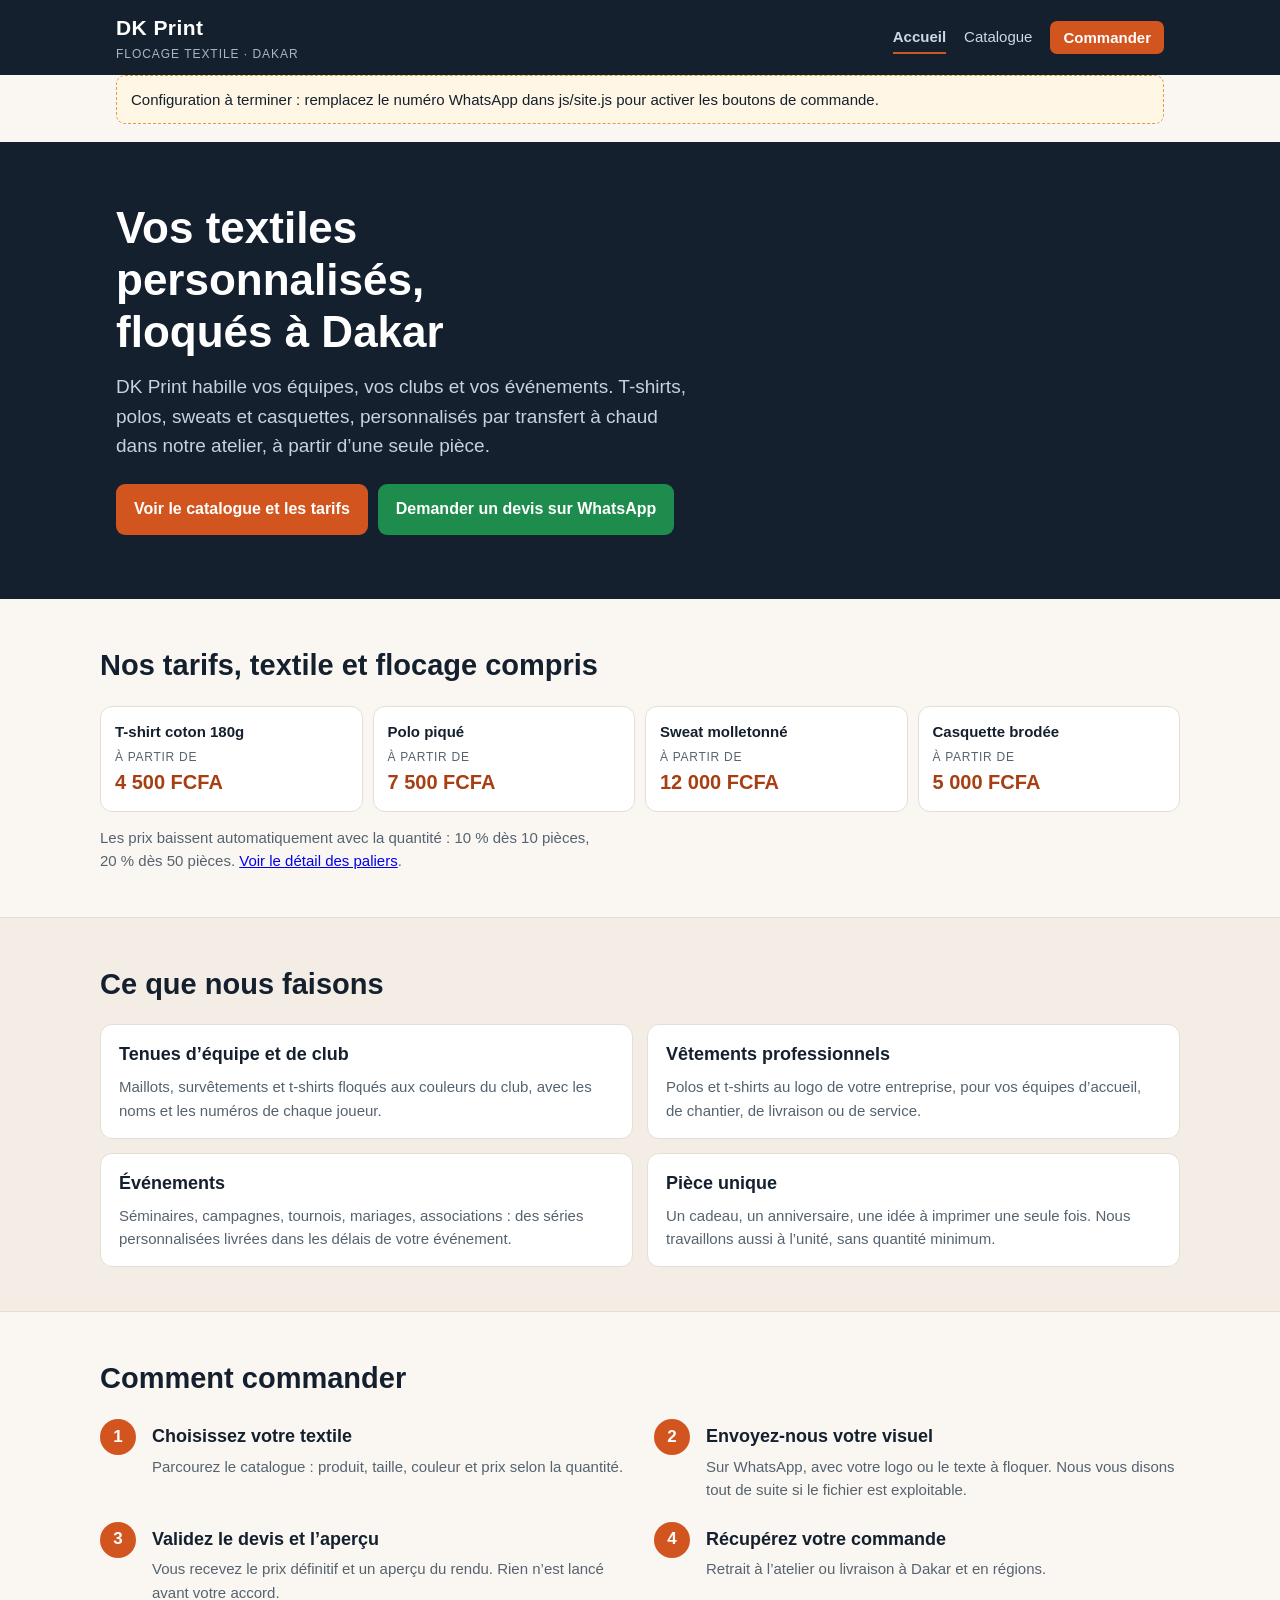
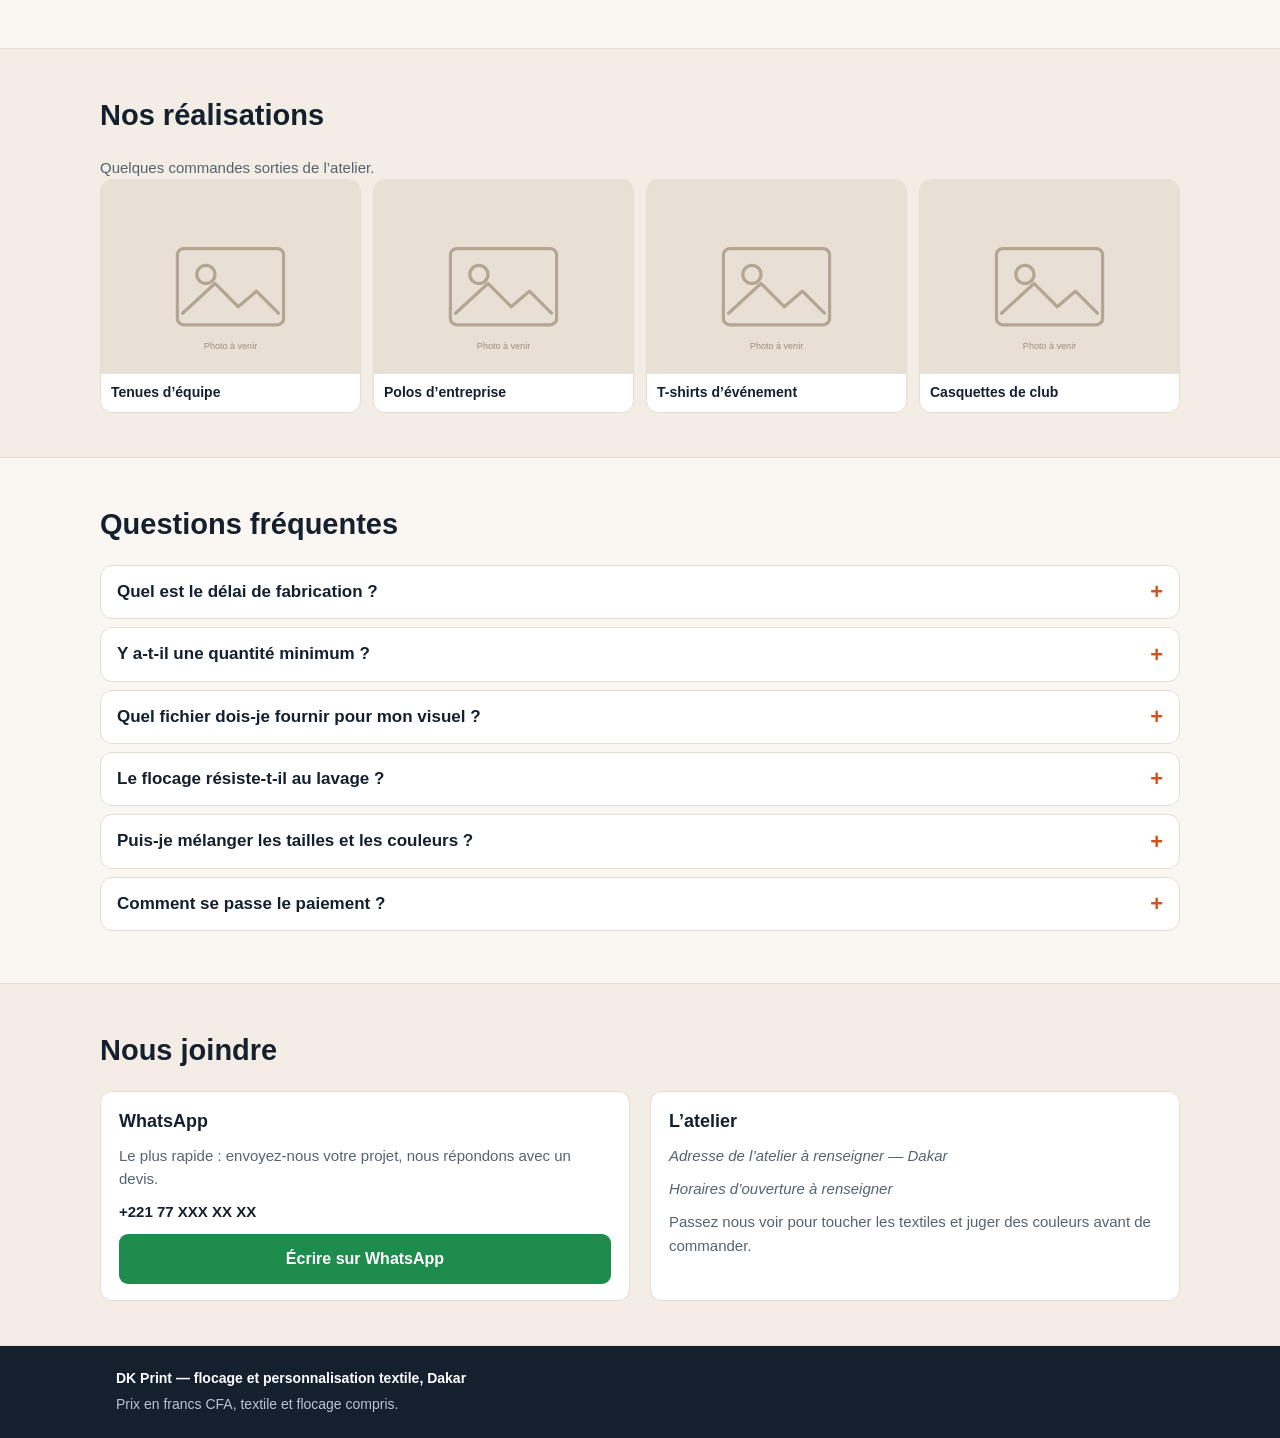
==== index.html @ b0b8b32a "Ajoute la page d'accueil et met les coordonnées en commun La vitrine : accroche, aperçu des tarifs, " ====
<!DOCTYPE html>
<html lang="fr">
<head>
<meta charset="utf-8">
<meta name="viewport" content="width=device-width, initial-scale=1">
<title>DK Print — flocage et personnalisation textile à Dakar</title>
<meta name="description" content="DK Print personnalise vos textiles à Dakar par transfert à chaud : t-shirts, polos, sweats et casquettes pour équipes, entreprises et événements. Devis sur WhatsApp.">
<meta property="og:title" content="DK Print — flocage textile à Dakar">
<meta property="og:description" content="T-shirts, polos, sweats et casquettes personnalisés à Dakar. Tarifs dégressifs dès 10 pièces. Devis sur WhatsApp.">
<meta property="og:type" content="website">
<meta property="og:locale" content="fr_FR">
<link rel="stylesheet" href="css/style.css">
</head>
<body>

<header class="entete">
  <div class="conteneur entete__barre">
    <a class="logo" href="index.html">
      <span class="logo__marque">DK&nbsp;Print</span>
      <span class="logo__metier">Flocage textile · Dakar</span>
    </a>
    <nav class="nav" aria-label="Navigation principale">
      <a class="nav__actif" href="index.html" aria-current="page">Accueil</a>
      <a href="catalogue.html">Catalogue</a>
      <!-- Ce lien devient commander.html une fois le configurateur construit. -->
      <a class="nav__bouton" href="catalogue.html" data-whatsapp>Commander</a>
    </nav>
  </div>
</header>

<main>

  <!-- ================= Accroche ================= -->
  <section class="heros">
    <div class="conteneur heros__contenu">
      <h1 class="heros__titre">Vos textiles personnalisés, floqués à Dakar</h1>
      <p class="heros__texte">
        DK Print habille vos équipes, vos clubs et vos événements. T-shirts, polos,
        sweats et casquettes, personnalisés par transfert à chaud dans notre atelier,
        à partir d’une seule pièce.
      </p>
      <p class="heros__actions">
        <a class="bouton bouton--principal" href="catalogue.html">Voir le catalogue et les tarifs</a>
        <a class="bouton bouton--commande" href="catalogue.html" data-whatsapp>Demander un devis sur WhatsApp</a>
      </p>
    </div>
  </section>

  <!-- ================= Aperçu des tarifs ================= -->
  <section class="conteneur section">
    <h2 class="section__titre">Nos tarifs, textile et flocage compris</h2>
    <div id="apercu-tarifs" class="tarifs"></div>
    <noscript>
      <!-- Repli sans JavaScript. Ces prix doivent rester identiques à ceux
           de js/catalogue.js. -->
      <p>T-shirt coton 180g à partir de 4&nbsp;500&nbsp;FCFA · Polo piqué à partir de
      7&nbsp;500&nbsp;FCFA · Sweat molletonné à partir de 12&nbsp;000&nbsp;FCFA ·
      Casquette brodée à partir de 5&nbsp;000&nbsp;FCFA.</p>
    </noscript>
    <p class="section__note">
      Les prix baissent automatiquement avec la quantité : 10&nbsp;% dès 10 pièces,
      20&nbsp;% dès 50 pièces. <a href="catalogue.html">Voir le détail des paliers</a>.
    </p>
  </section>

  <!-- ================= Prestations ================= -->
  <section class="section-fond">
    <div class="conteneur section">
      <h2 class="section__titre">Ce que nous faisons</h2>
      <div class="prestations">
        <article class="prestation">
          <h3 class="prestation__titre">Tenues d’équipe et de club</h3>
          <p>Maillots, survêtements et t-shirts floqués aux couleurs du club, avec les noms
          et les numéros de chaque joueur.</p>
        </article>
        <article class="prestation">
          <h3 class="prestation__titre">Vêtements professionnels</h3>
          <p>Polos et t-shirts au logo de votre entreprise, pour vos équipes d’accueil,
          de chantier, de livraison ou de service.</p>
        </article>
        <article class="prestation">
          <h3 class="prestation__titre">Événements</h3>
          <p>Séminaires, campagnes, tournois, mariages, associations : des séries
          personnalisées livrées dans les délais de votre événement.</p>
        </article>
        <article class="prestation">
          <h3 class="prestation__titre">Pièce unique</h3>
          <p>Un cadeau, un anniversaire, une idée à imprimer une seule fois. Nous
          travaillons aussi à l’unité, sans quantité minimum.</p>
        </article>
      </div>
    </div>
  </section>

  <!-- ================= Comment ça marche ================= -->
  <section class="conteneur section">
    <h2 class="section__titre">Comment commander</h2>
    <ol class="etapes">
      <li class="etape">
        <h3 class="etape__titre">Choisissez votre textile</h3>
        <p>Parcourez le catalogue : produit, taille, couleur et prix selon la quantité.</p>
      </li>
      <li class="etape">
        <h3 class="etape__titre">Envoyez-nous votre visuel</h3>
        <p>Sur WhatsApp, avec votre logo ou le texte à floquer. Nous vous disons tout de
        suite si le fichier est exploitable.</p>
      </li>
      <li class="etape">
        <h3 class="etape__titre">Validez le devis et l’aperçu</h3>
        <p>Vous recevez le prix définitif et un aperçu du rendu. Rien n’est lancé avant
        votre accord.</p>
      </li>
      <li class="etape">
        <h3 class="etape__titre">Récupérez votre commande</h3>
        <p>Retrait à l’atelier ou livraison à Dakar et en régions.</p>
      </li>
    </ol>
  </section>

  <!-- ================= Réalisations ================= -->
  <section class="section-fond">
    <div class="conteneur section">
      <h2 class="section__titre">Nos réalisations</h2>
      <p class="section__note">Quelques commandes sorties de l’atelier.</p>
      <ul class="galerie">
        <li class="galerie__item">
          <img src="img/realisation.svg" alt="Tenues d’équipe floquées par DK Print" width="600" height="450" loading="lazy" decoding="async">
          <span class="galerie__legende">Tenues d’équipe</span>
        </li>
        <li class="galerie__item">
          <img src="img/realisation.svg" alt="Polos d’entreprise floqués par DK Print" width="600" height="450" loading="lazy" decoding="async">
          <span class="galerie__legende">Polos d’entreprise</span>
        </li>
        <li class="galerie__item">
          <img src="img/realisation.svg" alt="T-shirts d’événement floqués par DK Print" width="600" height="450" loading="lazy" decoding="async">
          <span class="galerie__legende">T-shirts d’événement</span>
        </li>
        <li class="galerie__item">
          <img src="img/realisation.svg" alt="Casquettes brodées par DK Print" width="600" height="450" loading="lazy" decoding="async">
          <span class="galerie__legende">Casquettes de club</span>
        </li>
      </ul>
    </div>
  </section>

  <!-- ================= Questions fréquentes ================= -->
  <section class="conteneur section">
    <h2 class="section__titre">Questions fréquentes</h2>

    <details class="faq">
      <summary class="faq__question">Quel est le délai de fabrication ?</summary>
      <p class="faq__reponse">Comptez [à confirmer] jours ouvrés pour une commande courante.
      Les grosses séries et les périodes chargées demandent un peu plus de temps : le délai
      exact vous est confirmé avec le devis. Pour un événement à date fixe, prévenez-nous dès
      le départ.</p>
    </details>

    <details class="faq">
      <summary class="faq__question">Y a-t-il une quantité minimum ?</summary>
      <p class="faq__reponse">Non. Nous travaillons à partir d’une seule pièce. Les remises,
      elles, commencent à 10 pièces.</p>
    </details>

    <details class="faq">
      <summary class="faq__question">Quel fichier dois-je fournir pour mon visuel ?</summary>
      <p class="faq__reponse">Un PNG à fond transparent, un PDF ou un fichier vectoriel donnent
      le meilleur résultat. Une image nette d’au moins 1 500 pixels de large convient également.
      Évitez les captures d’écran et les images récupérées sur les réseaux sociaux : elles sont
      trop petites pour un flocage net. En cas de doute, envoyez-nous votre fichier, nous vous
      dirons ce qu’il vaut.</p>
    </details>

    <details class="faq">
      <summary class="faq__question">Le flocage résiste-t-il au lavage ?</summary>
      <p class="faq__reponse">Oui, à condition de laver le vêtement à l’envers, à 30 °C, sans
      sèche-linge, et de ne jamais repasser directement sur le motif. Dans ces conditions, le
      flocage tient toute la vie du textile.</p>
    </details>

    <details class="faq">
      <summary class="faq__question">Puis-je mélanger les tailles et les couleurs ?</summary>
      <p class="faq__reponse">Oui. Les tailles se mélangent librement dans une même commande
      sans faire perdre la remise. Pour les couleurs, la remise s’applique par produit : dix
      t-shirts de trois couleurs différentes restent dix t-shirts.</p>
    </details>

    <details class="faq">
      <summary class="faq__question">Comment se passe le paiement ?</summary>
      <p class="faq__reponse">Un acompte de [à confirmer] est demandé à la commande, le solde
      au retrait ou à la livraison. Les modalités acceptées vous sont précisées sur WhatsApp
      au moment du devis.</p>
    </details>
  </section>

  <!-- ================= Contact ================= -->
  <section id="contact" class="section-fond">
    <div class="conteneur section">
      <h2 class="section__titre">Nous joindre</h2>
      <div class="contact">
        <div class="contact__bloc">
          <h3 class="contact__titre">WhatsApp</h3>
          <p>Le plus rapide : envoyez-nous votre projet, nous répondons avec un devis.</p>
          <p class="contact__numero" data-telephone>+221 77 XXX XX XX</p>
          <a class="bouton bouton--commande" href="catalogue.html" data-whatsapp>Écrire sur WhatsApp</a>
          <noscript>
            <!-- À mettre à jour en même temps que le numéro dans js/site.js. -->
            <p>Écrivez-nous au +221 77 XXX XX XX.</p>
          </noscript>
        </div>
        <div class="contact__bloc">
          <h3 class="contact__titre">L’atelier</h3>
          <!-- À REMPLACER : adresse et horaires réels. -->
          <p class="contact__aremplir">Adresse de l’atelier à renseigner — Dakar</p>
          <p class="contact__aremplir">Horaires d’ouverture à renseigner</p>
          <p>Passez nous voir pour toucher les textiles et juger des couleurs avant de
          commander.</p>
        </div>
      </div>
    </div>
  </section>

</main>

<footer class="pied">
  <div class="conteneur">
    <p class="pied__marque">DK&nbsp;Print — flocage et personnalisation textile, Dakar</p>
    <p class="pied__mention">Prix en francs CFA, textile et flocage compris.</p>
  </div>
</footer>

<script src="js/site.js"></script>
<script src="js/catalogue.js"></script>
</body>
</html>
---- css/style.css ----
/* =========================================================================
   DK Print — feuille de style unique
   Les couleurs de la marque sont regroupées ci-dessous : changez-les ici
   et tout le site suit.
   ========================================================================= */

:root {
  --encre:       #14202e;   /* texte et aplats sombres   */
  --encre-doux:  #55636f;   /* texte secondaire          */
  --accent:      #d2551f;   /* orange DK Print           */
  --accent-fonce:#a83f13;
  --whatsapp:    #1d8c4c;
  --fond:        #faf7f3;   /* fond de page              */
  --carte:       #ffffff;
  --trait:       #e5ded5;
  --rayon:       12px;
}

* { box-sizing: border-box; }

body {
  margin: 0;
  background: var(--fond);
  color: var(--encre);
  font-family: -apple-system, BlinkMacSystemFont, "Segoe UI", Roboto, "Helvetica Neue", Arial, sans-serif;
  font-size: 17px;
  line-height: 1.55;
  -webkit-text-size-adjust: 100%;
}

img { max-width: 100%; height: auto; display: block; }

.conteneur {
  width: 100%;
  max-width: 1080px;
  margin: 0 auto;
  padding: 0 16px;
}

/* --- En-tête ----------------------------------------------------------- */

.entete {
  background: var(--encre);
  color: #fff;
}

.entete__barre {
  display: flex;
  flex-wrap: wrap;
  align-items: center;
  justify-content: space-between;
  gap: 8px 16px;
  padding-top: 12px;
  padding-bottom: 12px;
}

.logo { text-decoration: none; color: #fff; display: block; }
.logo__marque { display: block; font-size: 21px; font-weight: 700; letter-spacing: .02em; }
.logo__metier { display: block; font-size: 12px; color: #a9b6c2; text-transform: uppercase; letter-spacing: .08em; }

.nav { display: flex; gap: 18px; }
.nav a { color: #cdd8e2; text-decoration: none; font-size: 15px; padding: 4px 0; }
.nav a:hover, .nav a:focus { color: #fff; }
.nav__actif { color: #fff; font-weight: 600; box-shadow: inset 0 -2px 0 var(--accent); }

/* --- Titres de page ---------------------------------------------------- */

.titre-page {
  font-size: 30px;
  line-height: 1.2;
  margin: 28px 0 10px;
}

.chapo {
  margin: 0 0 24px;
  color: var(--encre-doux);
  max-width: 62ch;
}

/* --- Grille de produits ------------------------------------------------ */

.grille {
  display: grid;
  grid-template-columns: 1fr;
  gap: 18px;
  margin-bottom: 32px;
}

.carte {
  background: var(--carte);
  border: 1px solid var(--trait);
  border-radius: var(--rayon);
  overflow: hidden;
  display: flex;
  flex-direction: column;
}

.carte__media { background: #f1ebe2; }
.carte__media img { width: 100%; aspect-ratio: 4 / 3; object-fit: cover; }

.carte__corps { padding: 16px; display: flex; flex-direction: column; flex: 1; }

.carte__nom { margin: 0 0 6px; font-size: 20px; }
.carte__desc { margin: 0 0 14px; font-size: 15px; color: var(--encre-doux); }

/* Prix de départ */
.carte__depart {
  margin: 0 0 14px;
  padding-bottom: 14px;
  border-bottom: 1px solid var(--trait);
}
.carte__depart-mention { display: block; font-size: 13px; text-transform: uppercase; letter-spacing: .06em; color: var(--encre-doux); }
.carte__depart-prix { font-size: 27px; font-weight: 700; color: var(--accent-fonce); }
.carte__depart-unite { font-size: 15px; color: var(--encre-doux); margin-left: 6px; }

/* Paliers dégressifs */
.paliers { list-style: none; margin: 0 0 16px; padding: 0; font-size: 15px; }
.paliers__ligne {
  display: flex;
  justify-content: space-between;
  align-items: baseline;
  gap: 12px;
  padding: 6px 0;
  border-bottom: 1px dotted var(--trait);
}
.paliers__ligne:last-child { border-bottom: 0; }
.paliers__qte { color: var(--encre-doux); }
.paliers__prix { font-weight: 600; white-space: nowrap; }
.paliers__remise {
  display: inline-block;
  margin-left: 8px;
  padding: 1px 7px;
  border-radius: 999px;
  background: #fdeee6;
  color: var(--accent-fonce);
  font-size: 12px;
  font-weight: 700;
}

/* Tailles et couleurs */
.bloc { margin-bottom: 14px; }
.bloc__titre {
  margin: 0 0 7px;
  font-size: 12px;
  text-transform: uppercase;
  letter-spacing: .07em;
  color: var(--encre-doux);
  font-weight: 700;
}

.puces { list-style: none; display: flex; flex-wrap: wrap; gap: 6px; margin: 0; padding: 0; }
.puce {
  border: 1px solid var(--trait);
  border-radius: 6px;
  padding: 3px 10px;
  font-size: 14px;
  background: #fbf8f4;
}

.couleurs { list-style: none; display: flex; flex-wrap: wrap; gap: 6px 12px; margin: 0; padding: 0; }
.couleur { display: flex; align-items: center; gap: 6px; font-size: 14px; }
.couleur__pastille {
  width: 17px;
  height: 17px;
  border-radius: 50%;
  border: 1px solid rgba(20, 32, 46, .28);
  flex: none;
}

/* --- Boutons ----------------------------------------------------------- */

.bouton {
  display: block;
  margin-top: auto;
  padding: 13px 18px;
  border-radius: 9px;
  text-align: center;
  text-decoration: none;
  font-weight: 600;
  font-size: 16px;
}
.bouton--commande { background: var(--whatsapp); color: #fff; }
.bouton--commande:hover, .bouton--commande:focus { background: #176e3c; }

a:focus-visible, .bouton:focus-visible {
  outline: 3px solid var(--accent);
  outline-offset: 2px;
}

/* --- Encarts ----------------------------------------------------------- */

.note {
  background: #fff;
  border: 1px solid var(--trait);
  border-left: 4px solid var(--accent);
  border-radius: var(--rayon);
  padding: 16px 18px;
  margin-bottom: 36px;
}
.note__titre { margin: 0 0 8px; font-size: 17px; }
.note__liste { margin: 0; padding-left: 20px; font-size: 15px; color: var(--encre-doux); }
.note__liste li { margin-bottom: 4px; }

.avis-config {
  background: #fff6e5;
  border: 1px dashed #d9a33a;
  border-radius: 9px;
  padding: 12px 14px;
  font-size: 15px;
  margin: 0 0 18px;
}

.tableau-repli { border-collapse: collapse; width: 100%; font-size: 15px; margin-bottom: 28px; }
.tableau-repli caption { text-align: left; padding-bottom: 8px; color: var(--encre-doux); }
.tableau-repli th, .tableau-repli td { border: 1px solid var(--trait); padding: 8px 10px; text-align: left; }
.tableau-repli thead th { background: #f1ebe2; }

/* --- Pied de page ------------------------------------------------------ */

.pied {
  background: var(--encre);
  color: #b8c4cf;
  padding: 22px 0;
  font-size: 14px;
}
.pied__marque { margin: 0 0 4px; color: #fff; font-weight: 600; }
.pied__mention { margin: 0; }

/* --- À partir de 720 px ------------------------------------------------ */

@media (min-width: 720px) {
  .grille { grid-template-columns: 1fr 1fr; gap: 22px; }
  .titre-page { font-size: 38px; margin-top: 36px; }
}

/* =========================================================================
   Page d'accueil
   ========================================================================= */

/* --- Bouton de navigation ---------------------------------------------- */

.nav__bouton {
  background: var(--accent);
  color: #fff !important;
  border-radius: 7px;
  padding: 5px 13px !important;
  font-weight: 600;
}
.nav__bouton:hover, .nav__bouton:focus { background: var(--accent-fonce); }

/* --- Accroche ----------------------------------------------------------- */

.heros {
  background: var(--encre);
  color: #fff;
  padding: 40px 0 44px;
}
.heros__titre {
  margin: 0 0 14px;
  font-size: 29px;
  line-height: 1.18;
  max-width: 18ch;
}
.heros__texte {
  margin: 0 0 24px;
  color: #c6d2dd;
  font-size: 17px;
  max-width: 54ch;
}
.heros__actions { display: flex; flex-wrap: wrap; gap: 10px; margin: 0; }
.heros__actions .bouton { margin-top: 0; flex: 1 1 260px; }

.bouton--principal { background: var(--accent); color: #fff; }
.bouton--principal:hover, .bouton--principal:focus { background: var(--accent-fonce); }

/* --- Sections ----------------------------------------------------------- */

.section { padding: 34px 0; }
.section-fond { background: #f3ede5; border-top: 1px solid var(--trait); border-bottom: 1px solid var(--trait); }
.section__titre { font-size: 24px; margin: 0 0 18px; }
.section__note { color: var(--encre-doux); font-size: 15px; margin: 14px 0 0; max-width: 62ch; }

/* --- Bande de tarifs ---------------------------------------------------- */

.tarifs { display: grid; grid-template-columns: 1fr 1fr; gap: 10px; }
.tarif {
  display: block;
  background: var(--carte);
  border: 1px solid var(--trait);
  border-radius: var(--rayon);
  padding: 13px 14px;
  text-decoration: none;
  color: inherit;
}
.tarif:hover, .tarif:focus { border-color: var(--accent); }
.tarif__nom { display: block; font-weight: 600; font-size: 15px; margin-bottom: 5px; }
.tarif__mention { display: block; font-size: 12px; text-transform: uppercase; letter-spacing: .06em; color: var(--encre-doux); }
.tarif__prix { display: block; font-size: 20px; font-weight: 700; color: var(--accent-fonce); white-space: nowrap; }

/* --- Prestations -------------------------------------------------------- */

.prestations { display: grid; grid-template-columns: 1fr; gap: 14px; }
.prestation {
  background: var(--carte);
  border: 1px solid var(--trait);
  border-radius: var(--rayon);
  padding: 16px 18px;
}
.prestation__titre { margin: 0 0 6px; font-size: 18px; }
.prestation p { margin: 0; color: var(--encre-doux); font-size: 15px; }

/* --- Étapes ------------------------------------------------------------- */

.etapes { list-style: none; counter-reset: etape; margin: 0; padding: 0; display: grid; gap: 14px; }
.etape { counter-increment: etape; position: relative; padding-left: 52px; }
.etape::before {
  content: counter(etape);
  position: absolute;
  left: 0;
  top: 0;
  width: 36px;
  height: 36px;
  border-radius: 50%;
  background: var(--accent);
  color: #fff;
  font-weight: 700;
  font-size: 17px;
  display: flex;
  align-items: center;
  justify-content: center;
}
.etape__titre { margin: 4px 0 4px; font-size: 18px; }
.etape p { margin: 0; color: var(--encre-doux); font-size: 15px; }

/* --- Galerie ------------------------------------------------------------ */

.galerie { list-style: none; margin: 0; padding: 0; display: grid; grid-template-columns: 1fr 1fr; gap: 12px; }
.galerie__item {
  background: var(--carte);
  border: 1px solid var(--trait);
  border-radius: var(--rayon);
  overflow: hidden;
}
.galerie__item img { width: 100%; aspect-ratio: 4 / 3; object-fit: cover; }
.galerie__legende { display: block; padding: 8px 10px; font-size: 14px; font-weight: 600; }

/* --- Questions fréquentes ----------------------------------------------- */

.faq {
  background: var(--carte);
  border: 1px solid var(--trait);
  border-radius: var(--rayon);
  margin-bottom: 8px;
  padding: 0 16px;
}
.faq__question {
  cursor: pointer;
  font-weight: 600;
  padding: 13px 0;
  list-style: none;
  display: flex;
  justify-content: space-between;
  align-items: center;
  gap: 12px;
}
.faq__question::-webkit-details-marker { display: none; }
.faq__question::after {
  content: '+';
  color: var(--accent);
  font-size: 22px;
  font-weight: 700;
  line-height: 1;
  flex: none;
}
.faq[open] .faq__question::after { content: '\2212'; }
.faq__reponse { margin: 0 0 14px; color: var(--encre-doux); font-size: 15px; max-width: 66ch; }

/* --- Contact ------------------------------------------------------------ */

.contact { display: grid; grid-template-columns: 1fr; gap: 14px; }
.contact__bloc {
  background: var(--carte);
  border: 1px solid var(--trait);
  border-radius: var(--rayon);
  padding: 16px 18px;
}
.contact__titre { margin: 0 0 8px; font-size: 18px; }
.contact__bloc p { margin: 0 0 10px; color: var(--encre-doux); font-size: 15px; }
.contact__numero { font-size: 20px; font-weight: 700; color: var(--encre) !important; }
.contact__aremplir { font-style: italic; }
.contact__bloc .bouton { margin-top: 4px; }

/* --- À partir de 720 px -------------------------------------------------- */

@media (min-width: 720px) {
  .heros { padding: 60px 0 64px; }
  .heros__titre { font-size: 44px; }
  .heros__texte { font-size: 19px; }
  .heros__actions .bouton { flex: 0 0 auto; }
  .section { padding: 44px 0; }
  .section__titre { font-size: 29px; }
  .tarifs { grid-template-columns: repeat(4, 1fr); }
  .prestations { grid-template-columns: 1fr 1fr; }
  .etapes { grid-template-columns: 1fr 1fr; gap: 20px 28px; }
  .galerie { grid-template-columns: repeat(4, 1fr); }
  .contact { grid-template-columns: 1fr 1fr; gap: 20px; }
}
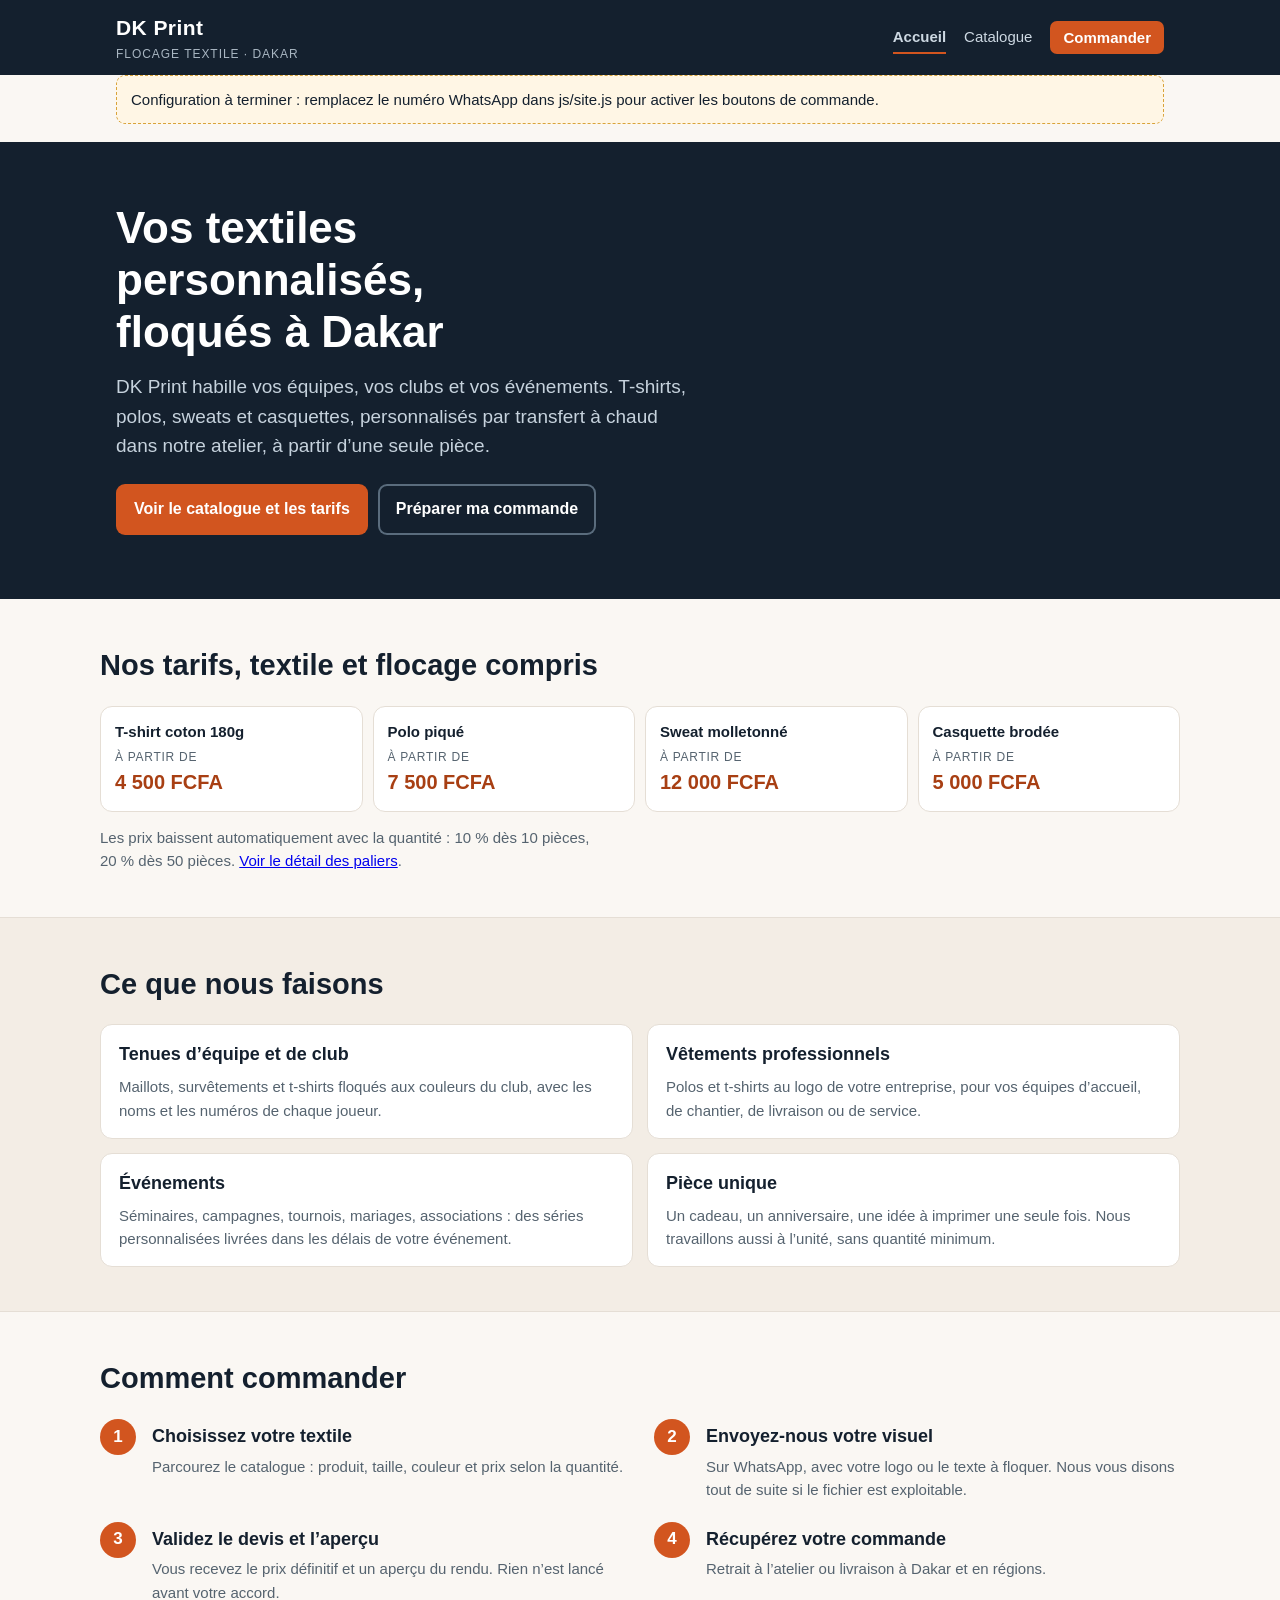
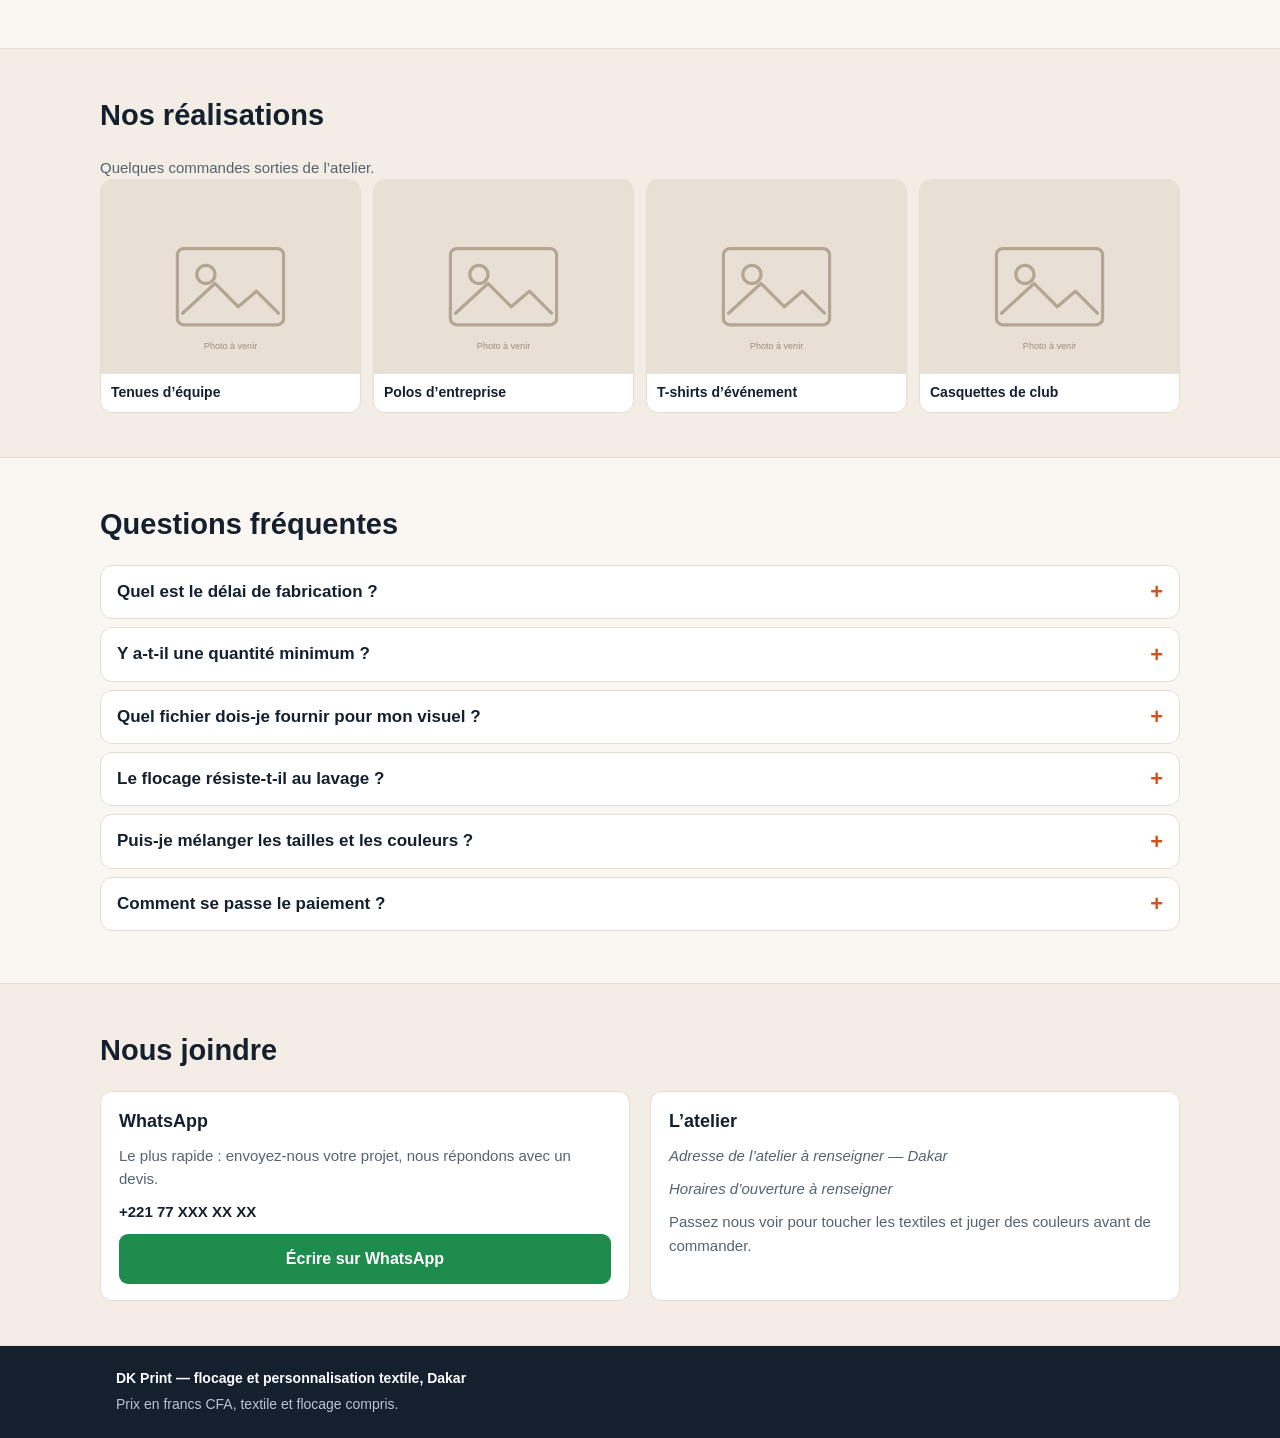
==== commit ed07d284: "Ajoute la page de commande et branche la navigation dessus Le formulaire se construit à partir des p" ====
--- a/index.html
+++ b/index.html
@@ -22,8 +22,7 @@
     <nav class="nav" aria-label="Navigation principale">
       <a class="nav__actif" href="index.html" aria-current="page">Accueil</a>
       <a href="catalogue.html">Catalogue</a>
-      <!-- Ce lien devient commander.html une fois le configurateur construit. -->
-      <a class="nav__bouton" href="catalogue.html" data-whatsapp>Commander</a>
+      <a class="nav__bouton" href="commander.html">Commander</a>
     </nav>
   </div>
 </header>
@@ -41,7 +40,7 @@
       </p>
       <p class="heros__actions">
         <a class="bouton bouton--principal" href="catalogue.html">Voir le catalogue et les tarifs</a>
-        <a class="bouton bouton--commande" href="catalogue.html" data-whatsapp>Demander un devis sur WhatsApp</a>
+        <a class="bouton bouton--principal bouton--clair" href="commander.html">Préparer ma commande</a>
       </p>
     </div>
   </section>
--- a/css/style.css
+++ b/css/style.css
@@ -405,3 +405,188 @@
   .galerie { grid-template-columns: repeat(4, 1fr); }
   .contact { grid-template-columns: 1fr 1fr; gap: 20px; }
 }
+
+/* =========================================================================
+   Page de commande
+   ========================================================================= */
+
+.formulaire { margin-bottom: 40px; }
+
+fieldset { border: 0; margin: 0; padding: 0; min-width: 0; }
+
+.etape-form {
+  background: var(--carte);
+  border: 1px solid var(--trait);
+  border-radius: var(--rayon);
+  padding: 16px;
+  margin-bottom: 16px;
+}
+.etape-form__titre { display: flex; align-items: center; gap: 10px; margin: 0 0 10px; font-size: 20px; }
+.etape-form__num {
+  width: 30px;
+  height: 30px;
+  border-radius: 50%;
+  background: var(--accent);
+  color: #fff;
+  font-size: 16px;
+  display: flex;
+  align-items: center;
+  justify-content: center;
+  flex: none;
+}
+.etape-form__aide { margin: 0 0 14px; color: var(--encre-doux); font-size: 15px; max-width: 66ch; }
+
+/* --- Champs ------------------------------------------------------------- */
+
+.champ { margin: 0 0 16px; }
+.champ:last-child { margin-bottom: 0; }
+.champ__label { display: block; font-weight: 600; font-size: 15px; margin-bottom: 4px; padding: 0; }
+.champ__aide { display: block; color: var(--encre-doux); font-size: 14px; margin-bottom: 6px; }
+.champ__saisie {
+  width: 100%;
+  font: inherit;
+  font-size: 16px;            /* 16px évite le zoom automatique sur iPhone */
+  color: inherit;
+  background: #fff;
+  border: 1px solid #c9bfb2;
+  border-radius: 8px;
+  padding: 10px 12px;
+}
+.champ__saisie:focus-visible { outline: 3px solid var(--accent); outline-offset: 1px; border-color: var(--accent); }
+textarea.champ__saisie { resize: vertical; }
+
+.puces-choix { list-style: none; margin: 0; padding: 0; display: flex; flex-wrap: wrap; gap: 8px; }
+.choix {
+  display: flex;
+  align-items: center;
+  gap: 7px;
+  border: 1px solid #c9bfb2;
+  border-radius: 8px;
+  padding: 9px 13px;
+  font-size: 15px;
+  background: #fff;
+  cursor: pointer;
+}
+.choix input { width: 18px; height: 18px; margin: 0; accent-color: var(--accent); }
+
+/* --- Blocs articles ----------------------------------------------------- */
+
+.article {
+  border: 1px solid var(--trait);
+  border-radius: var(--rayon);
+  margin-bottom: 10px;
+  background: #fdfbf8;
+}
+.article__entete {
+  cursor: pointer;
+  padding: 13px 14px;
+  list-style: none;
+  display: flex;
+  flex-wrap: wrap;
+  align-items: baseline;
+  gap: 4px 10px;
+}
+.article__entete::-webkit-details-marker { display: none; }
+.article__entete::after {
+  content: '+';
+  margin-left: auto;
+  color: var(--accent);
+  font-size: 21px;
+  font-weight: 700;
+  line-height: 1;
+}
+.article[open] .article__entete::after { content: '\2212'; }
+.article__nom { font-weight: 600; }
+.article__prix { font-size: 13px; color: var(--encre-doux); }
+.article__compteur {
+  font-size: 13px;
+  font-weight: 700;
+  color: var(--accent-fonce);
+  background: #fdeee6;
+  border-radius: 999px;
+  padding: 2px 9px;
+}
+.article__corps { padding: 0 14px 14px; }
+
+.tailles { display: grid; grid-template-columns: repeat(auto-fit, minmax(84px, 1fr)); gap: 8px; }
+.taille { display: flex; flex-direction: column; gap: 3px; }
+.taille__label { font-size: 13px; color: var(--encre-doux); }
+.taille__saisie {
+  width: 100%;
+  font: inherit;
+  font-size: 16px;
+  text-align: center;
+  border: 1px solid #c9bfb2;
+  border-radius: 8px;
+  padding: 9px 4px;
+  background: #fff;
+}
+.taille__saisie:focus-visible { outline: 3px solid var(--accent); outline-offset: 1px; }
+
+/* --- Aperçu du visuel --------------------------------------------------- */
+
+.apercu {
+  border: 1px solid var(--trait);
+  border-radius: var(--rayon);
+  background: #fdfbf8;
+  padding: 14px;
+}
+.apercu__image {
+  max-width: 100%;
+  max-height: 260px;
+  margin: 10px 0;
+  border: 1px solid var(--trait);
+  border-radius: 8px;
+  background: #fff;
+}
+.apercu__avis { margin: 8px 0 0; font-size: 15px; font-weight: 600; }
+.apercu__avis--bon { color: #14703f; }
+.apercu__avis--alerte { color: #9a4708; }
+.apercu__mention { margin: 8px 0 0; font-size: 14px; color: var(--encre-doux); }
+
+/* --- Récapitulatif ------------------------------------------------------ */
+
+.recap {
+  background: var(--carte);
+  border: 1px solid var(--trait);
+  border-top: 4px solid var(--accent);
+  border-radius: var(--rayon);
+  padding: 16px;
+}
+.recap__titre { margin: 0 0 12px; font-size: 20px; }
+.recap__contenu { margin-bottom: 16px; }
+.recap__ligne {
+  display: flex;
+  flex-wrap: wrap;
+  justify-content: space-between;
+  gap: 4px 14px;
+  margin: 0;
+  padding: 7px 0;
+  border-bottom: 1px dotted var(--trait);
+  font-size: 15px;
+}
+.recap__intitule { color: var(--encre-doux); }
+.recap__valeur { font-weight: 600; text-align: right; }
+.recap__vide { margin: 0; color: var(--encre-doux); font-size: 15px; }
+.recap__mention { margin: 12px 0 0; font-size: 14px; color: var(--encre-doux); }
+
+.bouton--inactif {
+  background: #cfc7bc;
+  color: #6e6558;
+  cursor: not-allowed;
+}
+.bouton--inactif:hover, .bouton--inactif:focus { background: #cfc7bc; }
+
+@media (min-width: 720px) {
+  .etape-form { padding: 22px 24px; }
+  .recap { padding: 22px 24px; }
+  .formulaire { max-width: 760px; }
+}
+
+/* Second bouton de l'accroche, sur fond sombre. */
+.bouton--clair {
+  background: transparent;
+  color: #fff;
+  box-shadow: inset 0 0 0 2px #5a6c7d;
+}
+.bouton--clair:hover, .bouton--clair:focus { background: rgba(255, 255, 255, .1); }
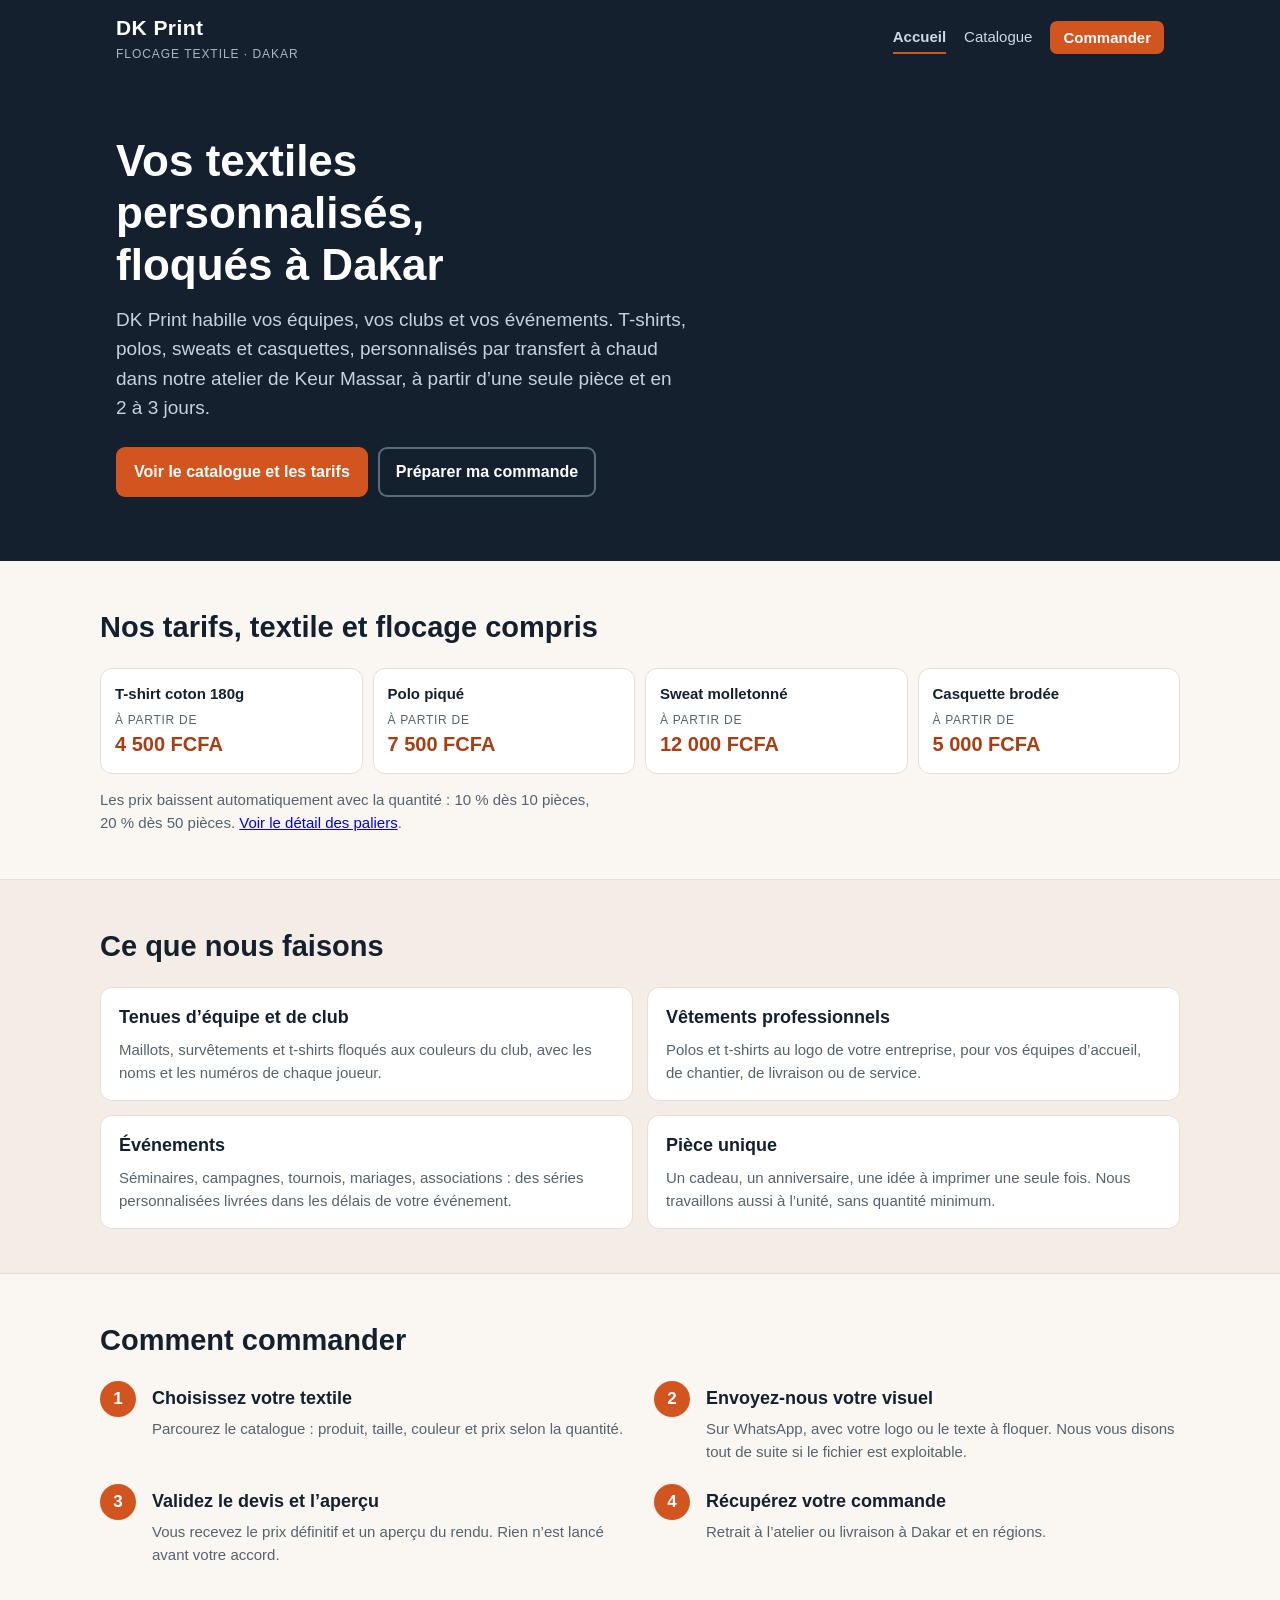
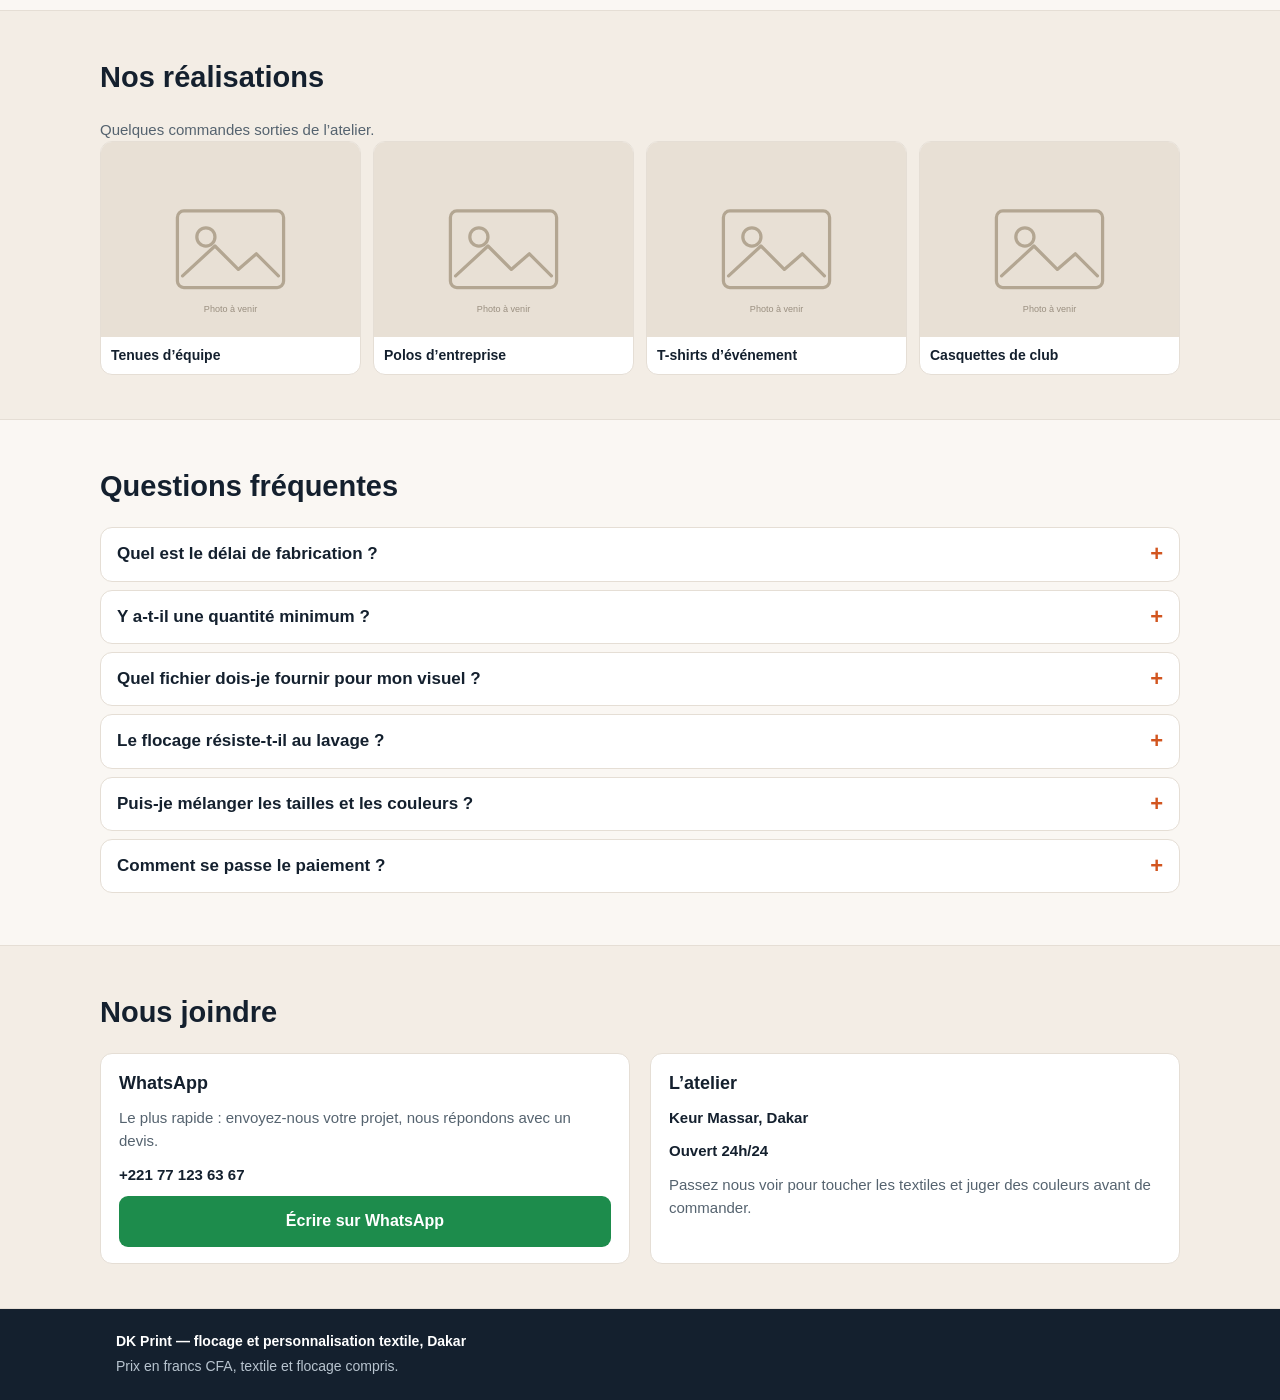
==== commit fb47fc45: "Renseigne les coordonnées, le délai et l'acompte Numéro WhatsApp, atelier de Keur Massar ouvert 24h/" ====
--- a/index.html
+++ b/index.html
@@ -35,8 +35,8 @@
       <h1 class="heros__titre">Vos textiles personnalisés, floqués à Dakar</h1>
       <p class="heros__texte">
         DK Print habille vos équipes, vos clubs et vos événements. T-shirts, polos,
-        sweats et casquettes, personnalisés par transfert à chaud dans notre atelier,
-        à partir d’une seule pièce.
+        sweats et casquettes, personnalisés par transfert à chaud dans notre atelier
+        de Keur Massar, à partir d’une seule pièce et en 2 à 3 jours.
       </p>
       <p class="heros__actions">
         <a class="bouton bouton--principal" href="catalogue.html">Voir le catalogue et les tarifs</a>
@@ -148,10 +148,9 @@
 
     <details class="faq">
       <summary class="faq__question">Quel est le délai de fabrication ?</summary>
-      <p class="faq__reponse">Comptez [à confirmer] jours ouvrés pour une commande courante.
-      Les grosses séries et les périodes chargées demandent un peu plus de temps : le délai
-      exact vous est confirmé avec le devis. Pour un événement à date fixe, prévenez-nous dès
-      le départ.</p>
+      <p class="faq__reponse">Comptez 2 à 3 jours pour une commande courante. Les grosses
+      séries et les périodes chargées demandent un peu plus de temps : le délai exact vous est
+      confirmé avec le devis. Pour un événement à date fixe, prévenez-nous dès le départ.</p>
     </details>
 
     <details class="faq">
@@ -185,9 +184,9 @@
 
     <details class="faq">
       <summary class="faq__question">Comment se passe le paiement ?</summary>
-      <p class="faq__reponse">Un acompte de [à confirmer] est demandé à la commande, le solde
-      au retrait ou à la livraison. Les modalités acceptées vous sont précisées sur WhatsApp
-      au moment du devis.</p>
+      <p class="faq__reponse">Un acompte de 50&nbsp;% est demandé à la commande, le solde au
+      retrait ou à la livraison. Les modalités acceptées vous sont précisées sur WhatsApp au
+      moment du devis.</p>
     </details>
   </section>
 
@@ -199,18 +198,17 @@
         <div class="contact__bloc">
           <h3 class="contact__titre">WhatsApp</h3>
           <p>Le plus rapide : envoyez-nous votre projet, nous répondons avec un devis.</p>
-          <p class="contact__numero" data-telephone>+221 77 XXX XX XX</p>
+          <p class="contact__numero" data-telephone>+221 77 123 63 67</p>
           <a class="bouton bouton--commande" href="catalogue.html" data-whatsapp>Écrire sur WhatsApp</a>
           <noscript>
             <!-- À mettre à jour en même temps que le numéro dans js/site.js. -->
-            <p>Écrivez-nous au +221 77 XXX XX XX.</p>
+            <p>Écrivez-nous au +221 77 123 63 67.</p>
           </noscript>
         </div>
         <div class="contact__bloc">
           <h3 class="contact__titre">L’atelier</h3>
-          <!-- À REMPLACER : adresse et horaires réels. -->
-          <p class="contact__aremplir">Adresse de l’atelier à renseigner — Dakar</p>
-          <p class="contact__aremplir">Horaires d’ouverture à renseigner</p>
+          <p class="contact__adresse">Keur Massar, Dakar</p>
+          <p class="contact__horaires">Ouvert 24h/24</p>
           <p>Passez nous voir pour toucher les textiles et juger des couleurs avant de
           commander.</p>
         </div>
--- a/css/style.css
+++ b/css/style.css
@@ -387,7 +387,8 @@
 .contact__titre { margin: 0 0 8px; font-size: 18px; }
 .contact__bloc p { margin: 0 0 10px; color: var(--encre-doux); font-size: 15px; }
 .contact__numero { font-size: 20px; font-weight: 700; color: var(--encre) !important; }
-.contact__aremplir { font-style: italic; }
+.contact__adresse { font-weight: 600; color: var(--encre) !important; }
+.contact__horaires { font-weight: 600; color: var(--encre) !important; }
 .contact__bloc .bouton { margin-top: 4px; }
 
 /* --- À partir de 720 px -------------------------------------------------- */
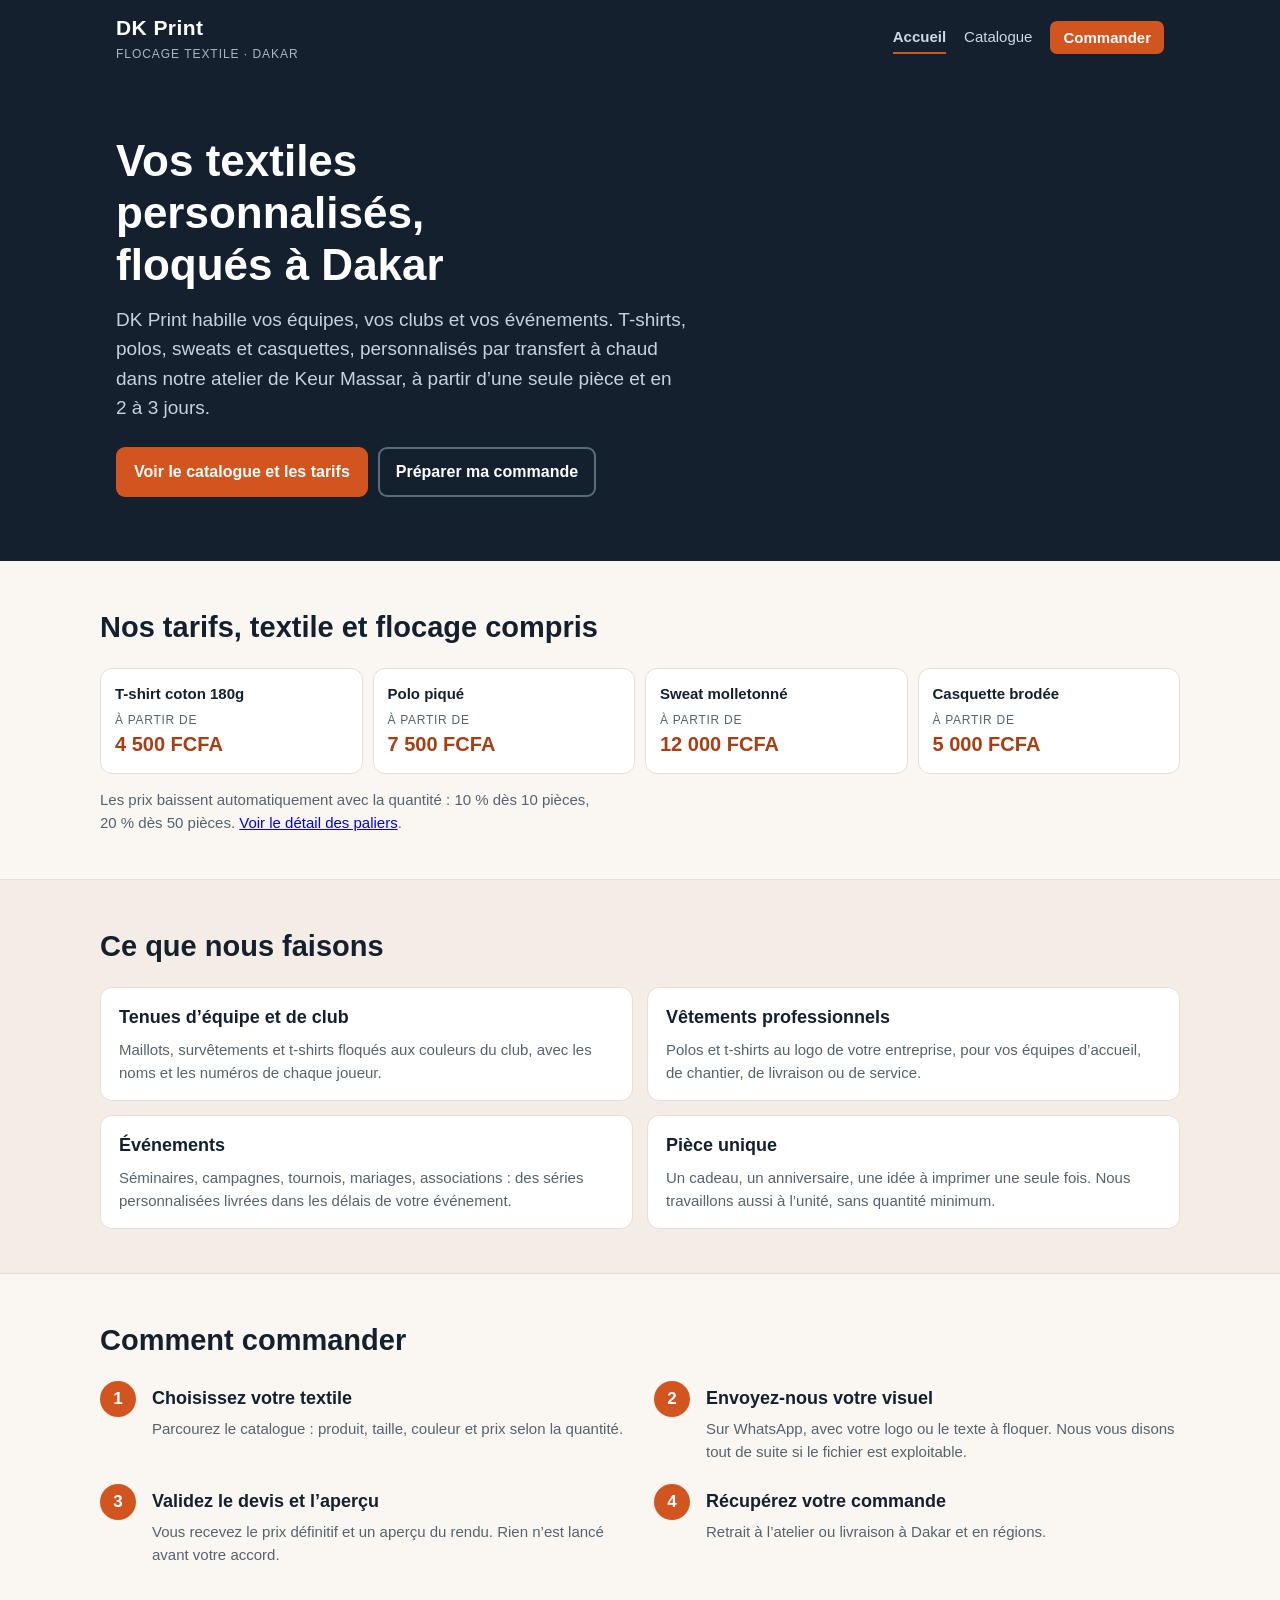
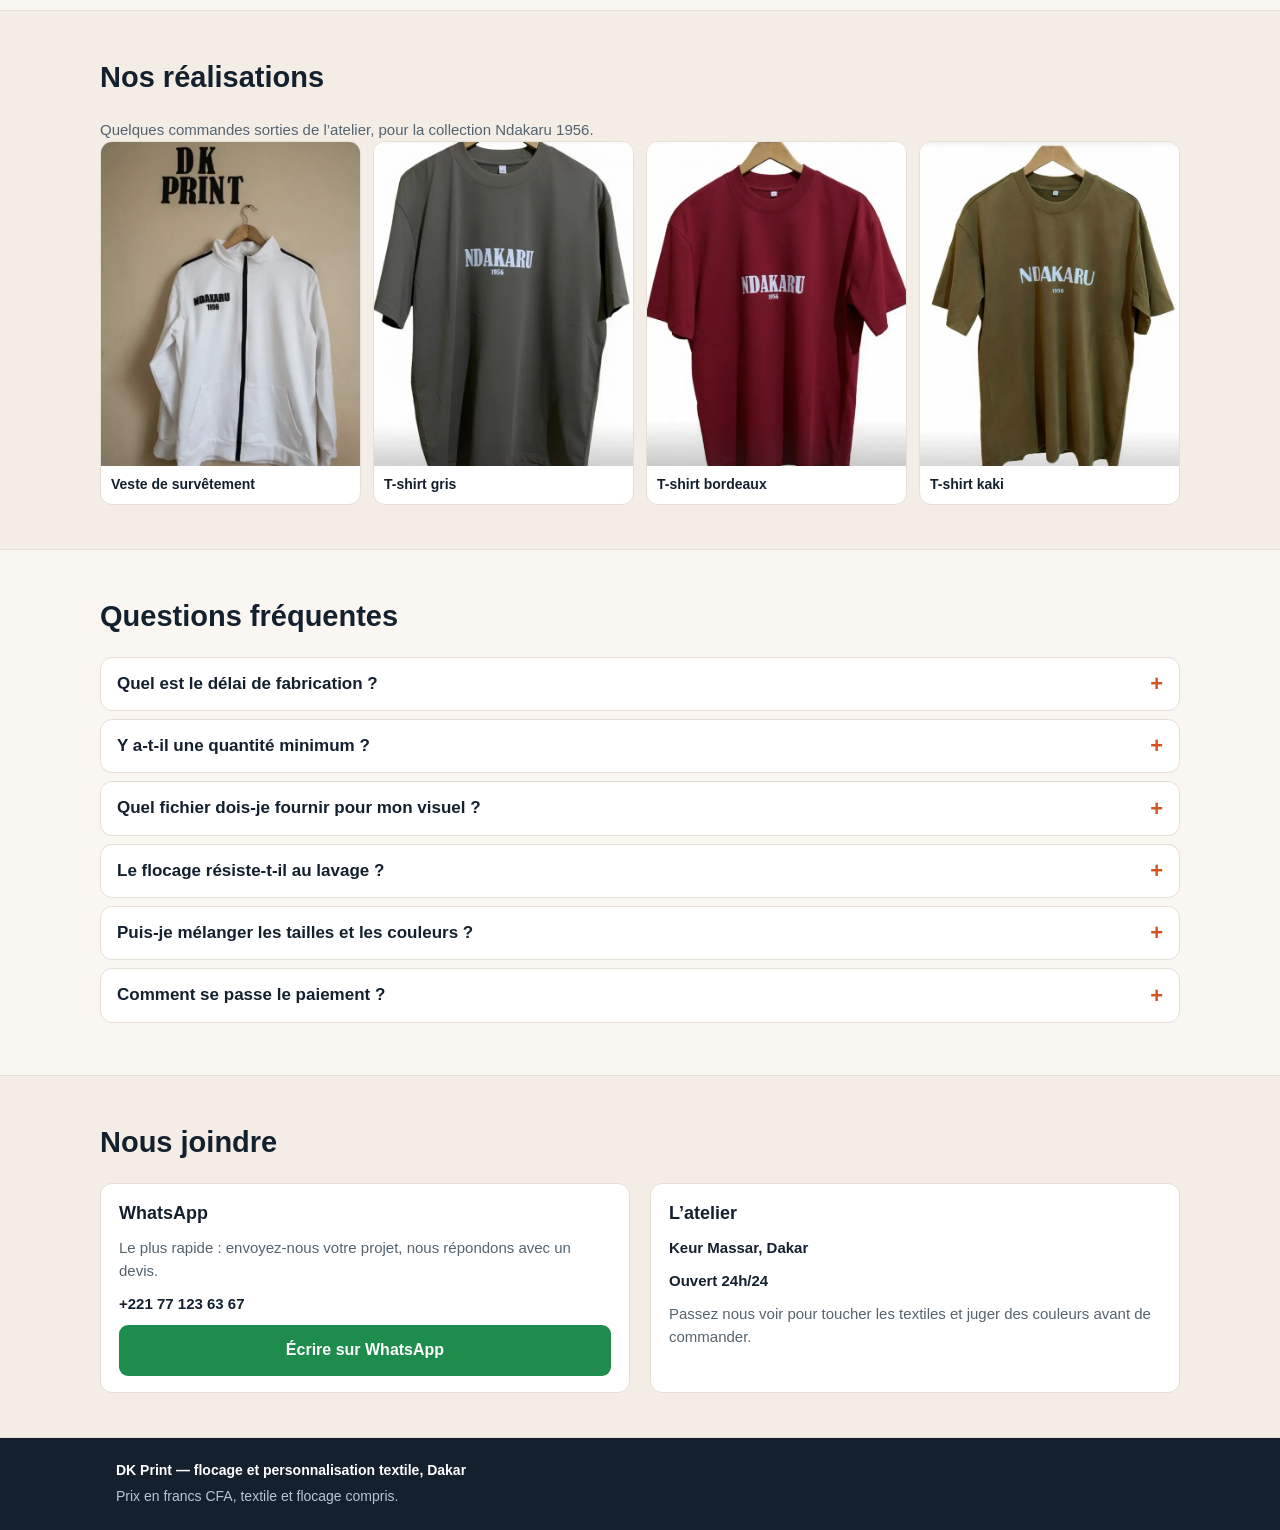
==== commit 94ad6afb: "Intègre les photos de l'atelier Cinq images tirées des quatre photos fournies : liseré rouge retiré," ====
--- a/index.html
+++ b/index.html
@@ -120,23 +120,23 @@
   <section class="section-fond">
     <div class="conteneur section">
       <h2 class="section__titre">Nos réalisations</h2>
-      <p class="section__note">Quelques commandes sorties de l’atelier.</p>
+      <p class="section__note">Quelques commandes sorties de l’atelier, pour la collection Ndakaru 1956.</p>
       <ul class="galerie">
         <li class="galerie__item">
-          <img src="img/realisation.svg" alt="Tenues d’équipe floquées par DK Print" width="600" height="450" loading="lazy" decoding="async">
-          <span class="galerie__legende">Tenues d’équipe</span>
-        </li>
-        <li class="galerie__item">
-          <img src="img/realisation.svg" alt="Polos d’entreprise floqués par DK Print" width="600" height="450" loading="lazy" decoding="async">
-          <span class="galerie__legende">Polos d’entreprise</span>
-        </li>
-        <li class="galerie__item">
-          <img src="img/realisation.svg" alt="T-shirts d’événement floqués par DK Print" width="600" height="450" loading="lazy" decoding="async">
-          <span class="galerie__legende">T-shirts d’événement</span>
-        </li>
-        <li class="galerie__item">
-          <img src="img/realisation.svg" alt="Casquettes brodées par DK Print" width="600" height="450" loading="lazy" decoding="async">
-          <span class="galerie__legende">Casquettes de club</span>
+          <img src="img/realisation-veste.webp" alt="Veste de survêtement blanche floquée « Ndakaru 1956 » par DK Print" width="600" height="750" loading="lazy" decoding="async">
+          <span class="galerie__legende">Veste de survêtement</span>
+        </li>
+        <li class="galerie__item">
+          <img src="img/realisation-tshirt-gris.webp" alt="T-shirt gris floqué « Ndakaru 1956 » par DK Print" width="600" height="750" loading="lazy" decoding="async">
+          <span class="galerie__legende">T-shirt gris</span>
+        </li>
+        <li class="galerie__item">
+          <img src="img/realisation-tshirt-bordeaux.webp" alt="T-shirt bordeaux floqué « Ndakaru 1956 » par DK Print" width="600" height="750" loading="lazy" decoding="async">
+          <span class="galerie__legende">T-shirt bordeaux</span>
+        </li>
+        <li class="galerie__item">
+          <img src="img/realisation-tshirt-kaki.webp" alt="T-shirt kaki floqué « Ndakaru 1956 » par DK Print" width="600" height="750" loading="lazy" decoding="async">
+          <span class="galerie__legende">T-shirt kaki</span>
         </li>
       </ul>
     </div>
--- a/css/style.css
+++ b/css/style.css
@@ -96,7 +96,7 @@
 }
 
 .carte__media { background: #f1ebe2; }
-.carte__media img { width: 100%; aspect-ratio: 4 / 3; object-fit: cover; }
+.carte__media img { width: 100%; aspect-ratio: 4 / 5; object-fit: cover; }
 
 .carte__corps { padding: 16px; display: flex; flex-direction: column; flex: 1; }
 
@@ -341,7 +341,7 @@
   border-radius: var(--rayon);
   overflow: hidden;
 }
-.galerie__item img { width: 100%; aspect-ratio: 4 / 3; object-fit: cover; }
+.galerie__item img { width: 100%; aspect-ratio: 4 / 5; object-fit: cover; }
 .galerie__legende { display: block; padding: 8px 10px; font-size: 14px; font-weight: 600; }
 
 /* --- Questions fréquentes ----------------------------------------------- */
